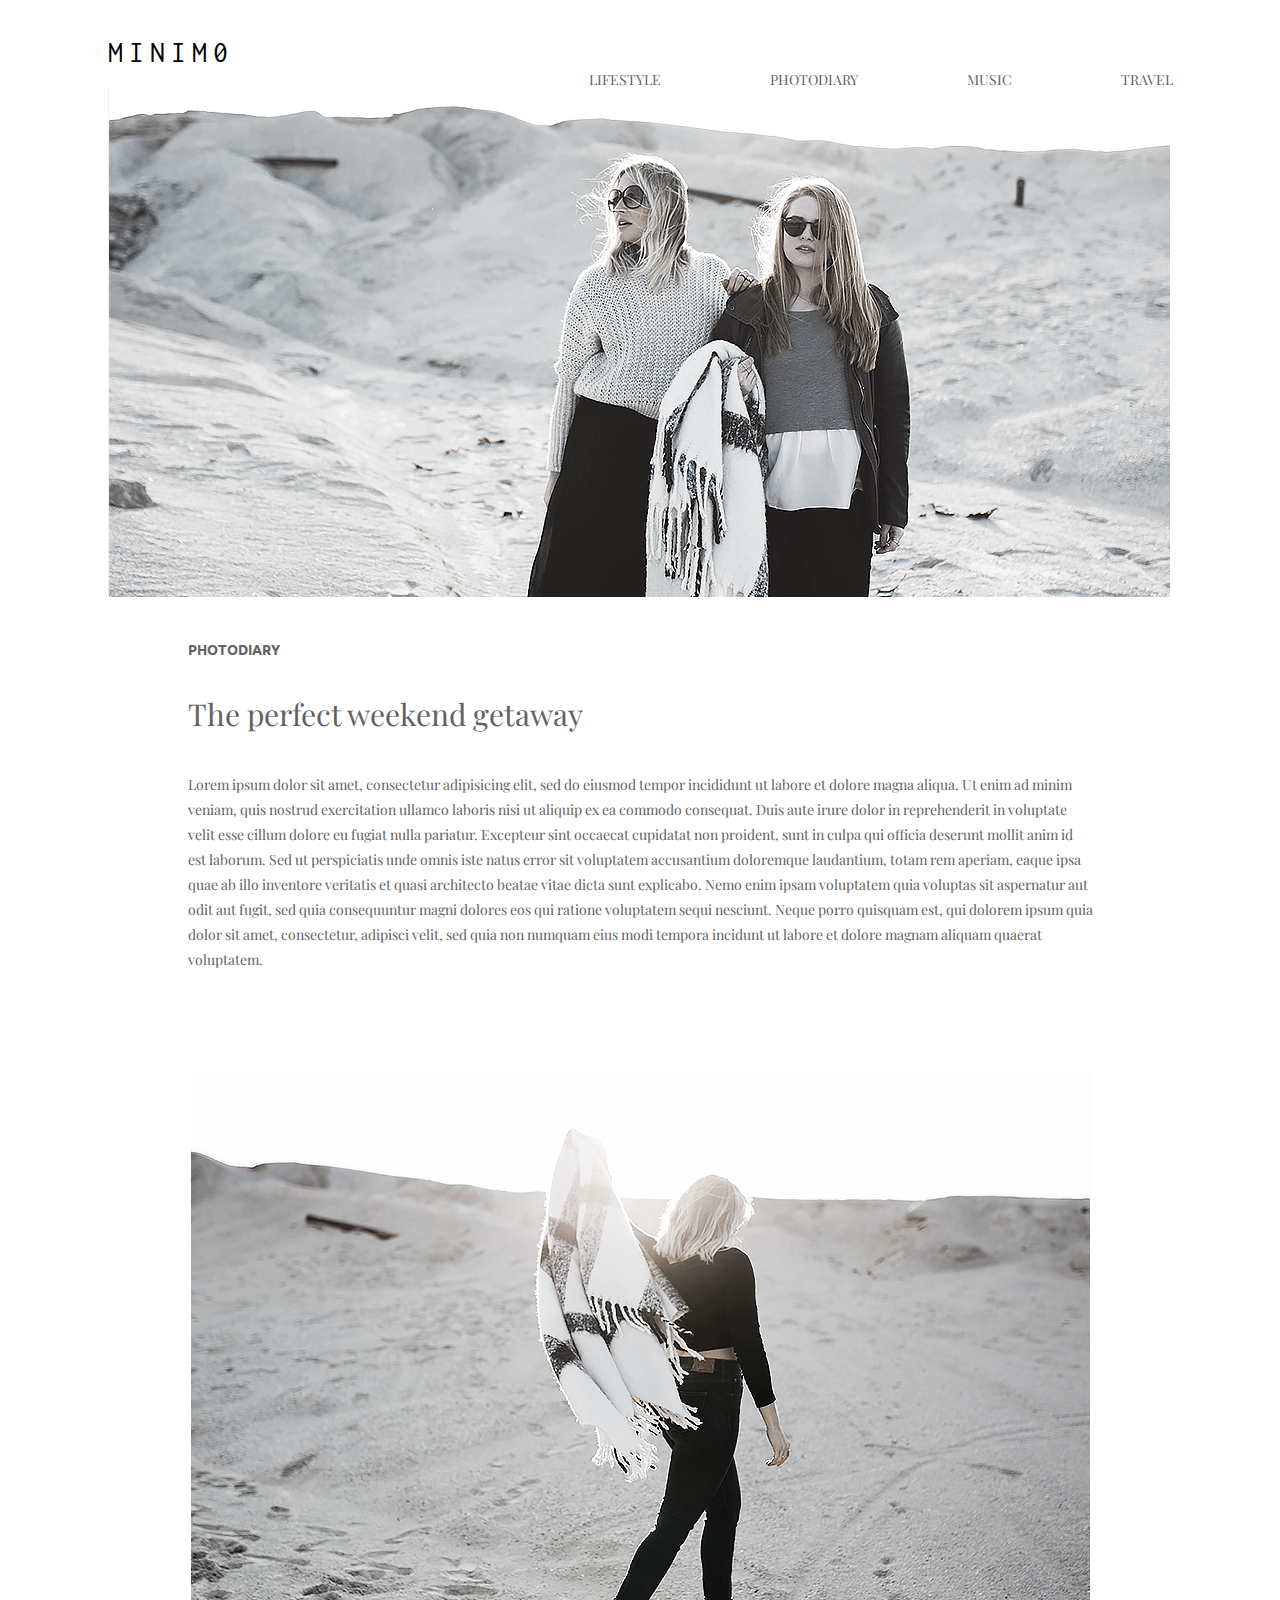
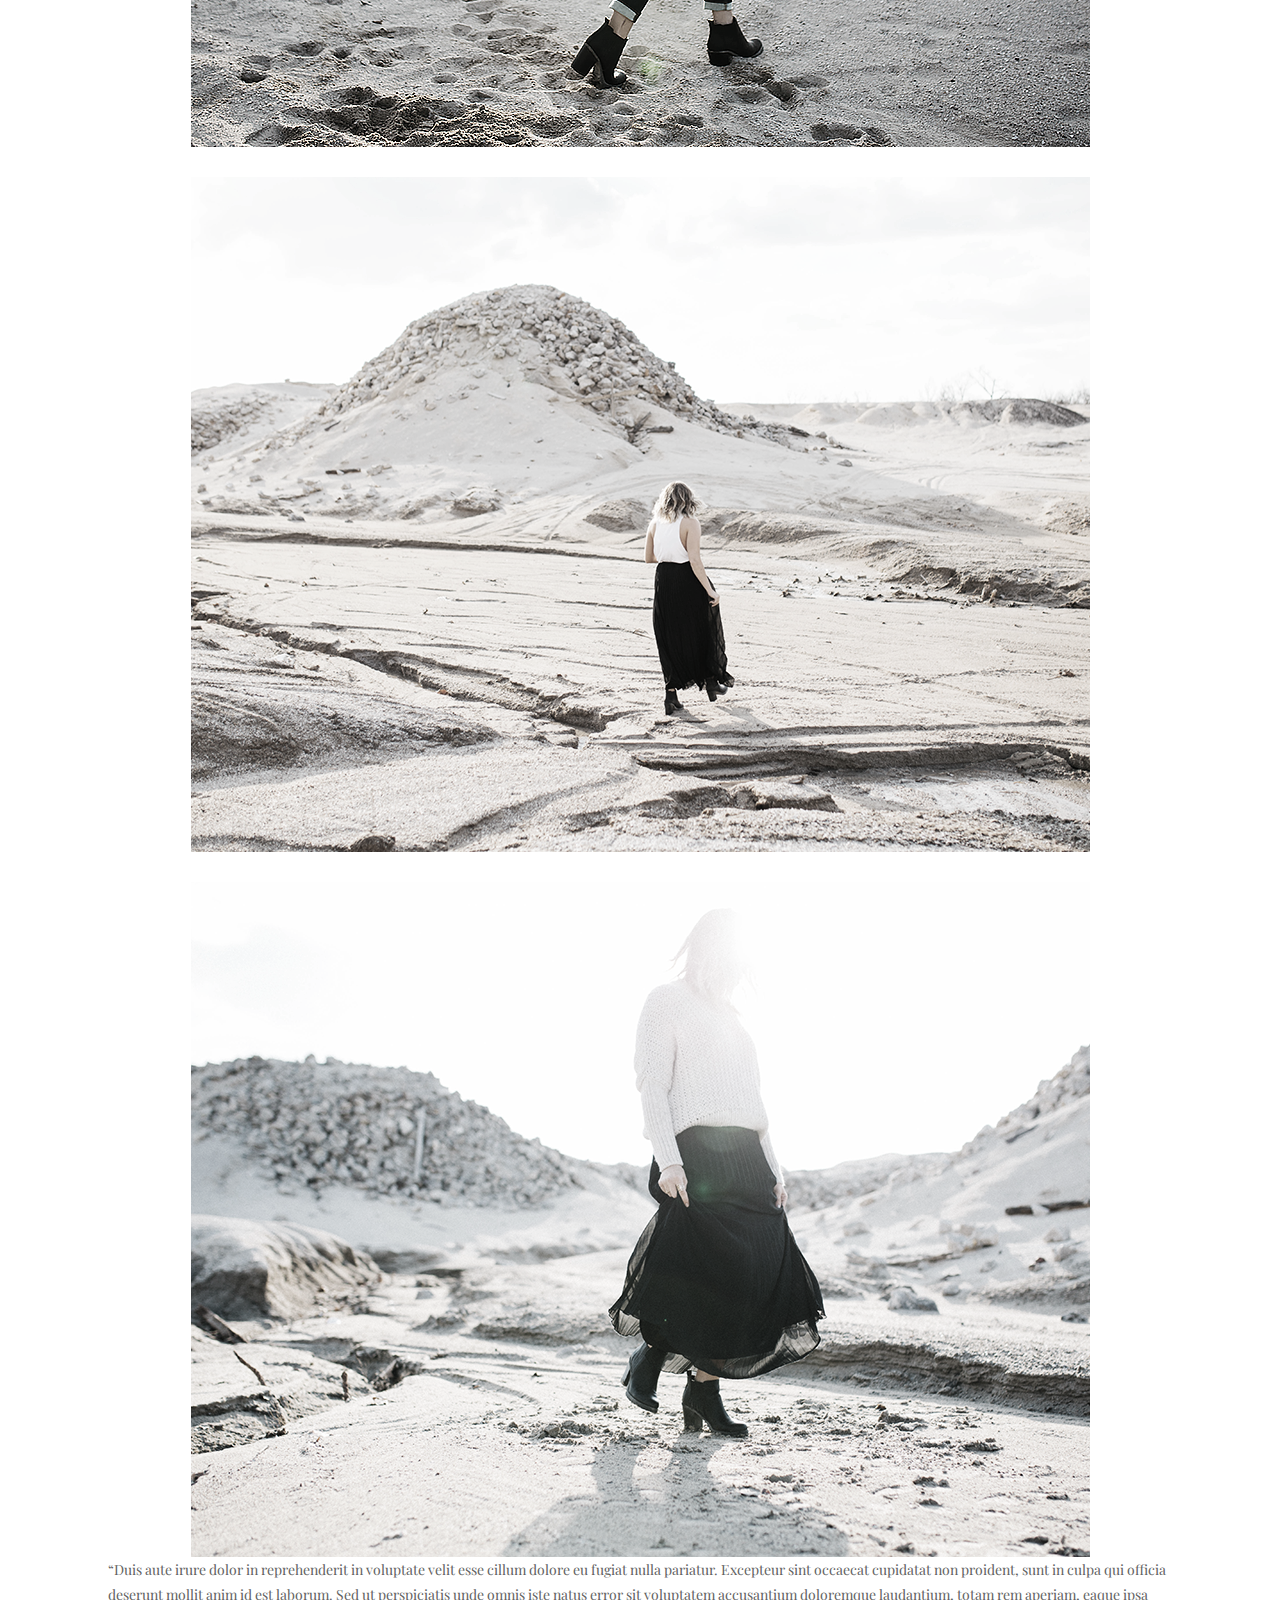
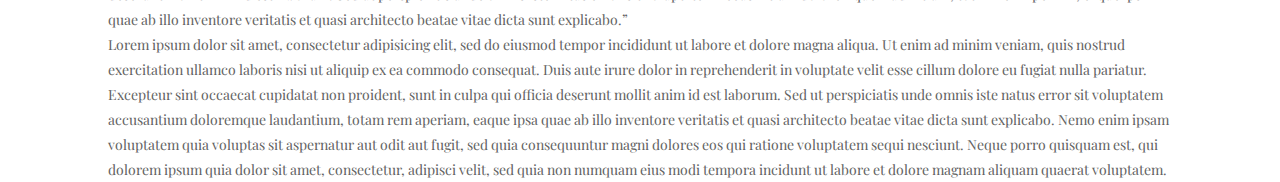
==== page-two.html @ 7c4e4aad "Update" ====
<!DOCTYPE html>
<html lang="en">
<head>
    <meta
    name="viewport"
    content="width=device-width, initial-scale=1.0, maximum-scale=1.0, user-scalable=no"
    />
    <link rel="stylesheet" href="css/normalize.css" />
    <link rel="stylesheet" href="css/style.css" />
    <link rel="shortcut icon" href="img/favicon.png" type="image/x-icon" />
    <title>Minimo</title>
</head>
<body>
    <div class="container">

        <!-- Start block header -->
    <header class="header">
    <div class="header__logo">minim0</div>
    <button id = "btn-menu" class="header__menu-open" onclick="toogleMenu()">
        <img src="img/hamburgermenu_120234.svg" alt="Open menu">
    </button>
    <nav class="header__menu">
        <ul class="header__ul" id = "list-menu">
        <li class="header__li"><a href="#lifestyle">lifestyle</a></li>
        <li class="header__li"><a href="#photodiary">photodiary</a></li>
        <li class="header__li"><a href="#music">music</a></li>
        <li class="header__li"><a href="#travel">travel</a></li>
        </ul>
    </nav>

    <img class="header__img" src="img/image.png"></img>
</header>
<!-- End block header -->

<!-- Start block item -->
<div class="item">
    <h4 class="item__h4"><a name="photodiary">photodiary</a></h4>
    <div class="item__title">The perfect weekend getaway</div>
    <div class="item__text">Lorem ipsum dolor sit amet, consectetur adipisicing elit, sed do eiusmod tempor incididunt ut labore et dolore magna aliqua. Ut enim ad minim veniam, quis nostrud exercitation ullamco laboris nisi ut aliquip ex ea commodo consequat. Duis aute irure dolor in reprehenderit in voluptate velit esse cillum dolore eu fugiat nulla pariatur. Excepteur sint occaecat cupidatat non proident, sunt in culpa qui officia deserunt mollit anim id est laborum. Sed ut perspiciatis unde omnis iste natus error sit voluptatem accusantium doloremque laudantium, totam rem aperiam, eaque ipsa quae ab illo inventore veritatis et quasi architecto beatae vitae dicta sunt explicabo. Nemo enim ipsam voluptatem quia voluptas sit aspernatur aut odit aut fugit, sed quia consequuntur magni dolores eos qui ratione voluptatem sequi nesciunt. Neque porro quisquam est, qui dolorem ipsum quia dolor sit amet, consectetur, adipisci velit, sed quia non numquam eius modi tempora incidunt ut labore et dolore magnam aliquam quaerat voluptatem.</div>
</div>
<!-- End block item -->

<!-- Start block block-image -->
<div class="block-image">
    <div class="block-image__img">
        <img src="img/page_2_img_1.png" alt="">
        <img src="img/page_2_img_2.png" alt="">
        <img src="img/page_2_img_3.png" alt="">
    </div>
    <div class="block-image__quote, item__text">
        “Duis aute irure dolor in reprehenderit in voluptate velit esse cillum dolore eu fugiat nulla pariatur. Excepteur sint occaecat cupidatat non proident, sunt in culpa qui officia deserunt mollit anim id est laborum. Sed ut perspiciatis unde omnis iste natus error sit voluptatem accusantium doloremque laudantium, totam rem aperiam, eaque ipsa quae ab illo inventore veritatis et quasi architecto beatae vitae dicta sunt explicabo.” 
    </div>
    <div class="block-image__text, item__text">
        Lorem ipsum dolor sit amet, consectetur adipisicing elit, sed do eiusmod tempor incididunt ut labore et dolore magna aliqua. Ut enim ad minim veniam, quis nostrud exercitation ullamco laboris nisi ut aliquip ex ea commodo consequat. Duis aute irure dolor in reprehenderit in voluptate velit esse cillum dolore eu fugiat nulla pariatur. Excepteur sint occaecat cupidatat non proident, sunt in culpa qui officia deserunt mollit anim id est laborum. Sed ut perspiciatis unde omnis iste natus error sit voluptatem accusantium doloremque laudantium, totam rem aperiam, eaque ipsa quae ab illo inventore veritatis et quasi architecto beatae vitae dicta sunt explicabo. Nemo enim ipsam voluptatem quia voluptas sit aspernatur aut odit aut fugit, sed quia consequuntur magni dolores eos qui ratione voluptatem sequi nesciunt. Neque porro quisquam est, qui dolorem ipsum quia dolor sit amet, consectetur, adipisci velit, sed quia non numquam eius modi tempora incidunt ut labore et dolore magnam aliquam quaerat voluptatem.
    </div>
</div>
<!-- End block block-image -->

    </div>
</body>
</html>
---- css/style.css ----
/* fonts */
@import url("https://fonts.googleapis.com/css2?family=Inconsolata&display=swap");
@import url("https://fonts.googleapis.com/css2?family=Playfair+Display&display=swap");
@import url("https://fonts.googleapis.com/css2?family=Ubuntu:wght@300&display=swap");
@import url("https://fonts.googleapis.com/css2?family=Playfair+Display:ital@1&display=swap");

* {
  margin: 0;
  padding: 0;
  box-sizing: border-box;
}

body {
  display: grid;
  place-items: center;
  /* width: 100%; */
}

.container {
  max-width: 1065px;
  display: grid;
  justify-content: center;
  /* width: 100%; */
}

.header__logo {
  font-family: "Inconsolata", monospace;
  text-transform: uppercase;
  font-size: 30px;
  letter-spacing: 6px;
  cursor: pointer;
  text-align: start;
  margin-top: 35px;
}

.header__ul {
  list-style: none;
  text-transform: uppercase;
  font-family: "Playfair Display", serif;
  text-align: end;
  word-spacing: 105px;
}

.header__li {
  display: inline-block;
}

li > a {
  text-decoration: none;
  color: #626262;
  font-size: 14px;
  text-align: right;
}

a {
  text-decoration: none;
  color: #626262;
  font-size: 14px;
  text-align: right;
}

.header__menu-open {
  border: none;
  background: none;
  cursor: pointer;
  float: right;
  display: none;
  margin-top: 20px;
}

.header__img {
  max-width: 100%;
}

.item {
  max-width: 1065px;
  display: grid;
  grid-template-rows: repeat (4, 100px);
  row-gap: 40px;
  margin: 40px 0 100px 0;
  padding: 0 80px 0 80px;
}

.item__h4 {
  font-family: "Ubuntu", sans-serif;
  text-transform: uppercase;
  color: #626262;
  font-size: 14px;
  cursor: pointer;
}

.item__title {
  font-family: "Playfair Display", serif;
  color: #626262;
  font-size: 30px;
}

.item__text {
  font-family: "Playfair Display", serif;
  color: #626262;
  font-size: 14px;
  line-height: 25px;
}

.cards {
  margin-bottom: 100px;
  display: grid;
  row-gap: 100px;
}

.cards_box-1,
.cards_box-3 {
  display: grid;
  place-items: start end;
  row-gap: 30px;
}

.cards_box-2,
.cards_box-4 {
  display: grid;
  place-items: center start;
  row-gap: 30px;
}

.cards_container {
  display: grid;
  gap: 90px;
  column-gap: 80px;
  grid-template-columns: repeat(auto-fit, minmax(400px, 1fr));
}

.cards__h4 {
  font-family: "Ubuntu", sans-serif;
  text-transform: uppercase;
  color: #626262;
  font-size: 14px;
  cursor: pointer;
  width: 420px;
}

.cards__title {
  font-family: "Playfair Display", serif;
  color: #000000;
  font-size: 30px;
  width: 420px;
}

.cards__text {
  font-family: "Playfair Display", serif;
  color: #626262;
  font-size: 14px;
  line-height: 25px;
  width: 420px;
  height: 100px;
}

.email {
  font-family: "Playfair Display", serif;
  background-color: #f0f0f0;
  display: grid;
  grid-template-rows: repeat(2, 1fr);
  align-items: center;
  justify-content: center;
  width: 100%;
  height: 200px;
  margin-bottom: 100px;
}

.email__title {
  font-size: 30px;
  text-align: center;
}

form {
  font-size: 16px;
  border-bottom: 1px solid #000;
  width: 400px;
}

.email__placeholder {
  border: none;
  color: #000;
  background-color: #f0f0f0;
  width: 300px;
}

.email__placeholder:active {
  border: none;
  color: #000;
  background-color: #f0f0f0;
  width: 300px;
}

.email__send {
  border: none;
  float: right;
  cursor: pointer;
}

.cards__btn {
  font-family: "Playfair Display", serif;
  width: 160px;
  height: 60px;
  margin: auto;
  background-color: white;
  cursor: pointer;
}

.footer {
  display: grid;
  grid-template-rows: repeat(1, 1fr);
  align-items: center;
  background-color: #f0f0f0;
  height: 70px;
  width: 100%;
}

.footer__left {
  font-family: "Playfair Display", serif;
  text-transform: uppercase;
  color: #000;
}

.footer__ul {
  list-style: none;
  text-transform: uppercase;
  font-family: "Playfair Display", serif;
  font-size: 12px;
}

.footer__li {
  display: inline-block;
  padding: 10px;
}

.footer__icon {
  float: right;
  cursor: pointer;
}

/* Page number two */

.block-image {
  display: grid;
  align-items: center;
  justify-content: center;
}

.block-image__img {
  display: grid;
  align-items: center;
  justify-content: center;
  row-gap: 30px;
}

.block-image__quote {
  padding: 18px;
  margin: 20px;
}

/* MEDIA */

@media screen and (max-width: 1200px) {
  .container {
    width: 1140px;
  }
}

@media screen and (max-width: 1199px) {
  .container {
    width: 960px;
  }
}

@media screen and (max-width: 991px) {
  .container {
    width: 720px;
  }

  .cards_box-1,
  .cards_box-3 {
    display: grid;
    place-items: center;
    row-gap: 30px;
  }

  .cards_box-2,
  .cards_box-4 {
    display: grid;
    place-items: center;
    row-gap: 30px;
  }
}

@media screen and (max-width: 767px) {
  .container {
    width: 520px;
  }

  .header__ul {
    margin: 0;
    flex-direction: column;
    position: absolute;
    left: 100%;
    top: 0;
    transition: 0.1s;
    padding: 5px;
  }

  .header__ul.active {
    left: 0;
  }

  .header__ul > li {
    width: 100%;
    margin: 5px 0 5px -10px;
    padding: 2px;
  }

  li > a {
    color: black;
  }

  .header__menu-open {
    display: block;
  }

  .item {
    padding: 0 20px 0 20px;
    row-gap: 20px;
    margin: 20px 0 50px 0;
  }

  .cards_container {
    gap: 60px;
  }

  .cards_box-1,
  .cards_box-3 {
    display: grid;
    place-items: center;
    row-gap: 30px;
  }

  .cards_box-2,
  .cards_box-4 {
    display: grid;
    place-items: center;
    row-gap: 30px;
  }
}

@media screen and (max-width: 540px) {
  .container {
    width: 500px;
  }

  .header__ul {
    margin: 0;
    flex-direction: column;
    position: absolute;
    left: 100%;
    top: 0;
    transition: 0.1s;
    padding: 5px;
  }

  .header__ul.active {
    left: 0;
  }

  /* .header__ul > li {
    width: 100%;
    margin: 5px 0 5px -10px;
    padding: 2px;
  } */

  li > a {
    color: black;
  }

  .header__menu-open {
    display: block;
  }

  .item {
    padding: 0 20px 0 20px;
    row-gap: 20px;
    margin: 20px 0 50px 0;
  }
}

@media screen and (max-width: 500px) {
  .container {
    width: 400px;
  }
}
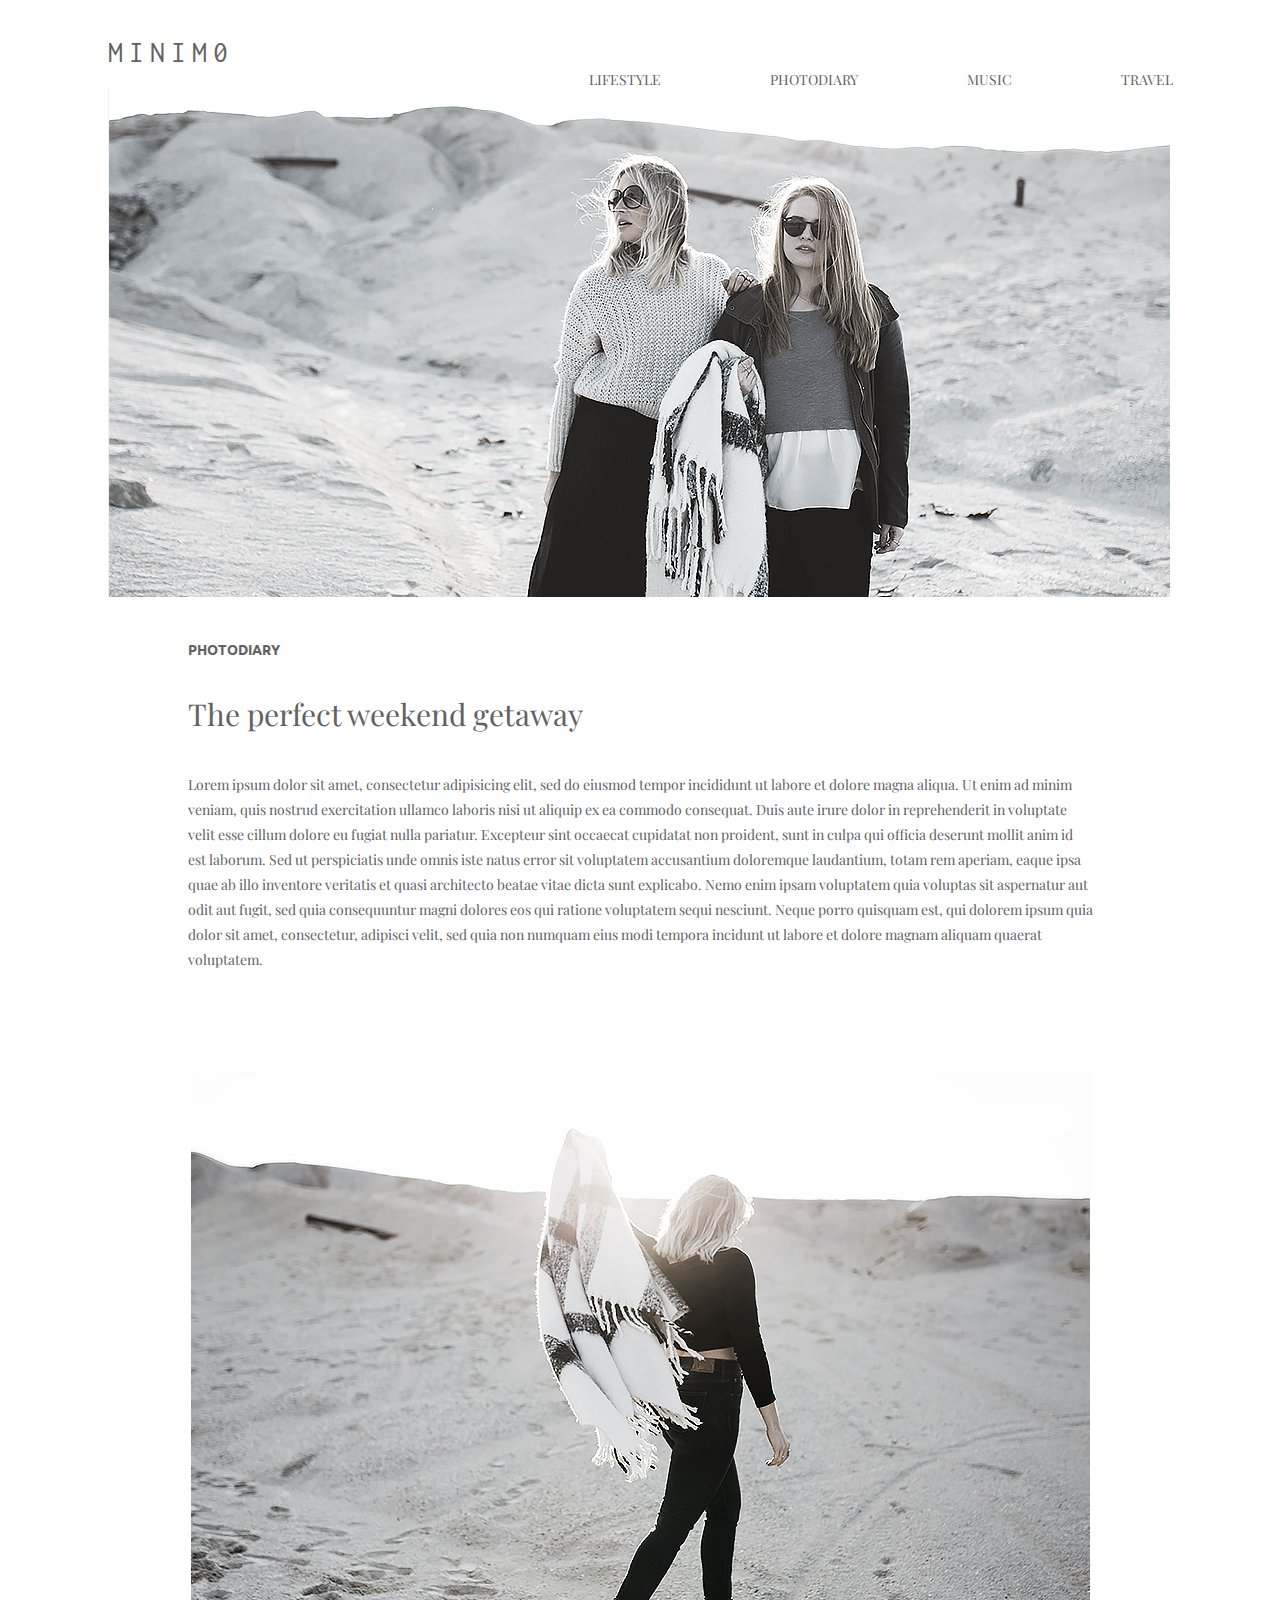
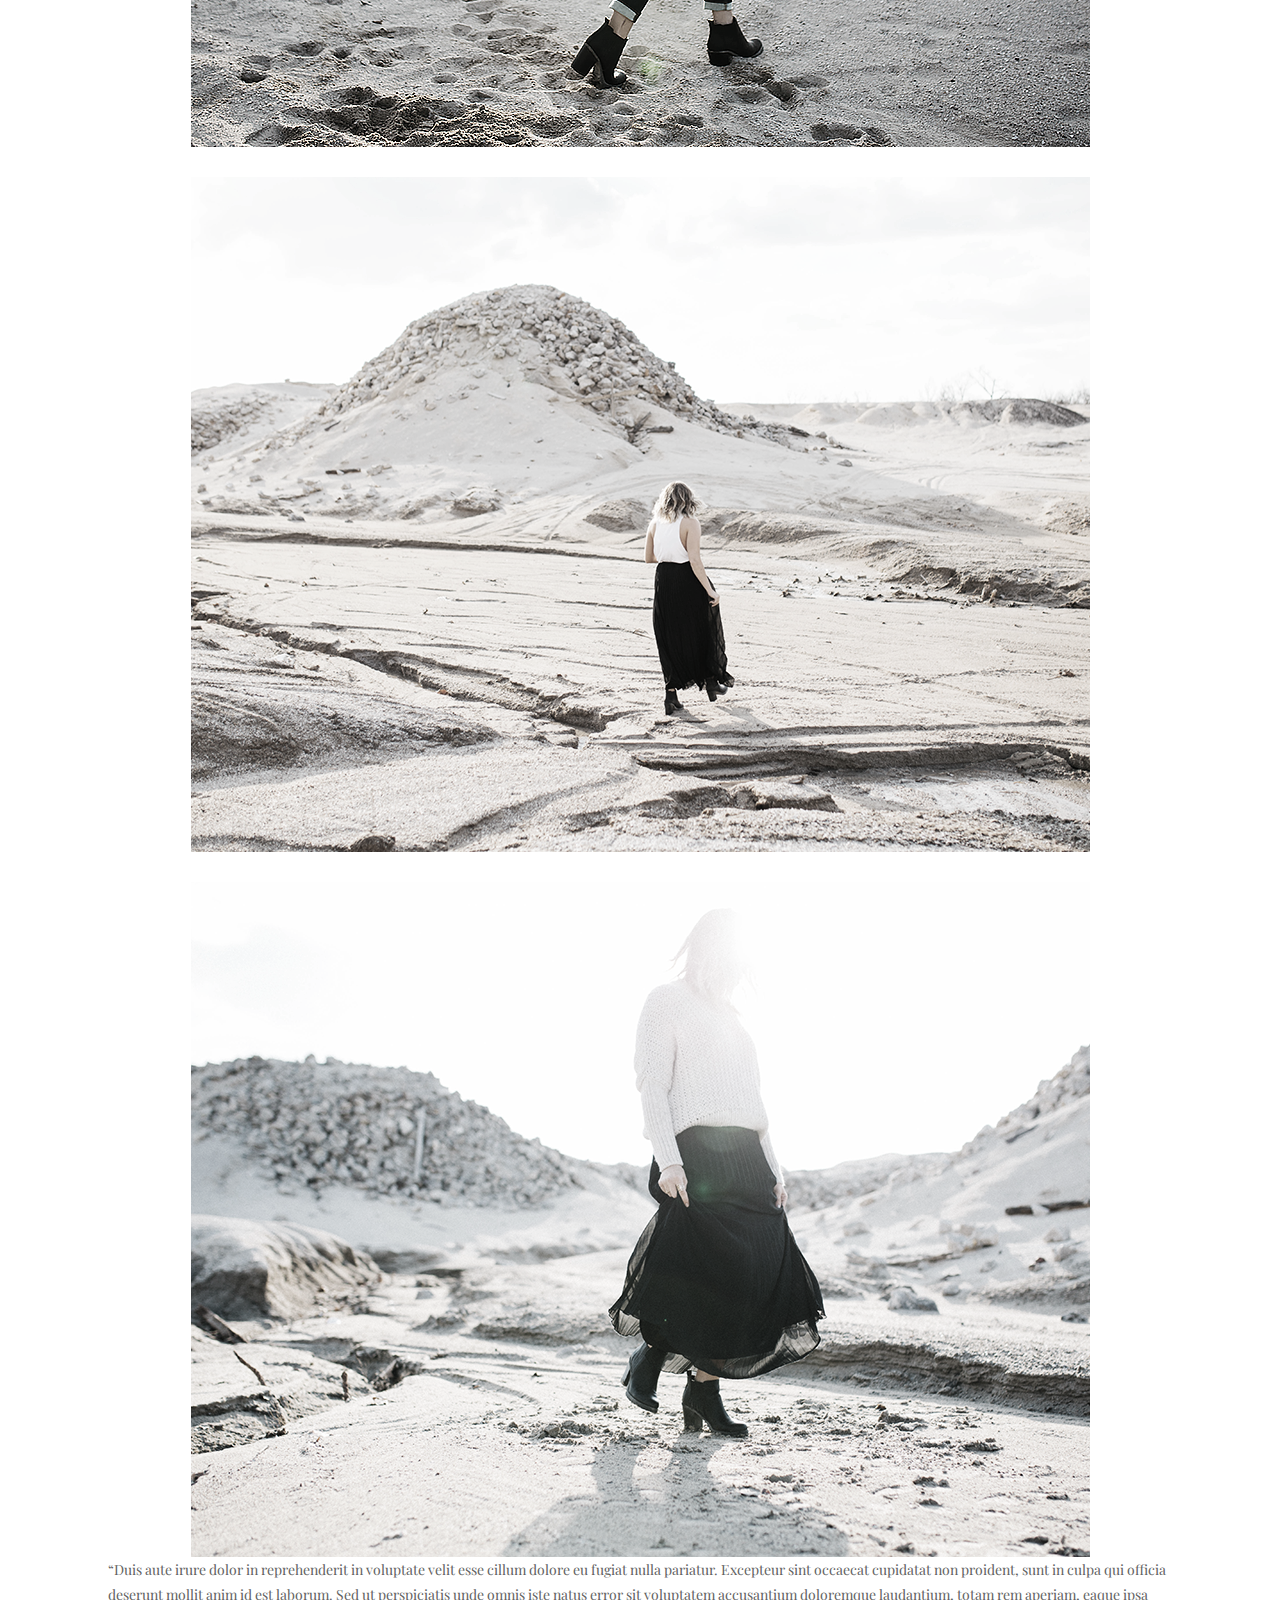
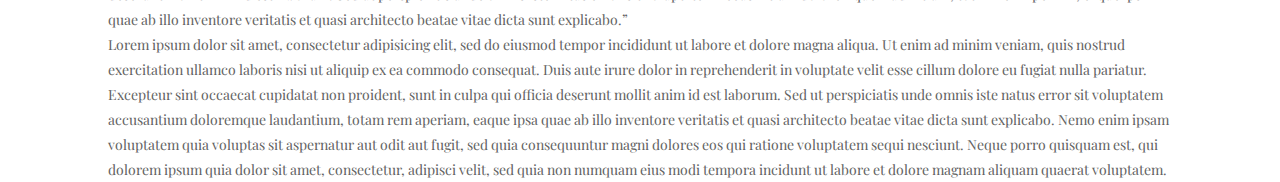
==== commit 6bb8ffab: "Update" ====
--- a/page-two.html
+++ b/page-two.html
@@ -15,7 +15,7 @@
 
         <!-- Start block header -->
     <header class="header">
-    <div class="header__logo">minim0</div>
+    <div class="header__logo"><a href="index.html">minim0</a></div>
     <button id = "btn-menu" class="header__menu-open" onclick="toogleMenu()">
         <img src="img/hamburgermenu_120234.svg" alt="Open menu">
     </button>
--- a/css/style.css
+++ b/css/style.css
@@ -55,8 +55,8 @@
 a {
   text-decoration: none;
   color: #626262;
-  font-size: 14px;
-  text-align: right;
+  /* font-size: 14px;
+  text-align: right; */
 }
 
 .header__menu-open {
